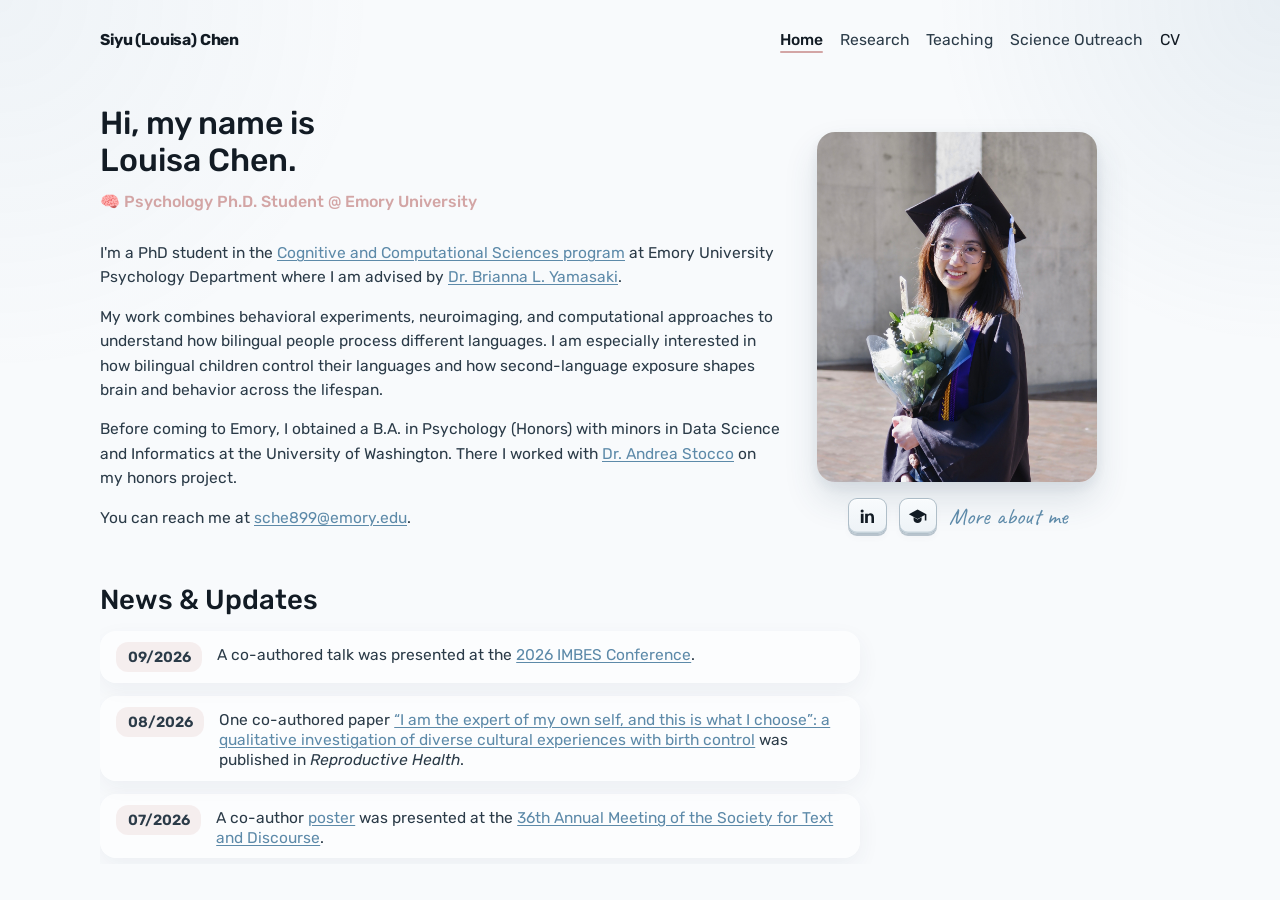
==== index.html @ 8320aa57 "Make site icon background transparent" ====
<!DOCTYPE html>
<html lang="en">
  <head>
    <meta charset="UTF-8" />
    <meta name="viewport" content="width=device-width, initial-scale=1.0" />
    <title>Siyu (Louisa) Chen</title>
    <meta
      name="description"
      content="Personal website for Siyu (Louisa) Chen, a Ph.D. student in cognitive and computational psychology at Emory University."
    />
    <link rel="icon" type="image/png" href="pics/site-icon.png?v=20261006" />
    <link rel="apple-touch-icon" href="pics/site-icon.png?v=20261006" />
    <link rel="preconnect" href="https://fonts.googleapis.com" />
    <link rel="preconnect" href="https://fonts.gstatic.com" crossorigin />
    <link
      href="https://fonts.googleapis.com/css2?family=Caveat:wght@500;600&family=Cutive+Mono&family=Fraunces:opsz,wght@9..144,400;9..144,500&family=Noto+Serif+SC:wght@400;500;600&family=Rubik:wght@300;400;500;600;700&display=swap"
      rel="stylesheet"
    />
    <link rel="stylesheet" href="styles.css?v=20260810-mobile2" />
  </head>
  <body>
    <div class="site-wrap">
      <header class="site-header">
        <div class="site-header-top">
          <button class="site-title site-title-button" data-nav-target="home" type="button">
            Siyu (Louisa) Chen
          </button>
          <button
            class="mobile-nav-toggle"
            type="button"
            aria-expanded="false"
            aria-controls="primary-nav"
            aria-label="Open navigation menu"
          >
            <span class="mobile-nav-bars" aria-hidden="true">
              <span></span>
              <span></span>
              <span></span>
            </span>
          </button>
        </div>
        <nav class="site-nav" id="primary-nav" aria-label="Primary">
          <button class="nav-link active" data-nav-target="home" type="button">Home</button>
          <button class="nav-link" data-nav-target="research" type="button">Research</button>
          <button class="nav-link" data-nav-target="teaching" type="button">Teaching</button>
          <button class="nav-link" data-nav-target="outreach" type="button">Science Outreach</button>
          <a class="nav-link cv-link" href="Louisa_Chen_CV_0826.pdf" target="_blank" rel="noopener noreferrer">CV</a>
        </nav>
      </header>

      <main class="view-frame">
        <section class="view-panel active" data-panel="home">
          <div class="hero">
            <div class="hero-intro">
              <h1>Hi, my name is<br />Louisa Chen.</h1>
              <p class="hero-kicker">🧠 Psychology Ph.D. Student @ Emory University</p>
            </div>

            <aside class="hero-photo-wrap" aria-label="Profile photo">
              <img
                class="profile-photo"
                src="pics/DSCF9063 2.jpg"
                alt="Portrait of Siyu Louisa Chen"
              />
              <div class="icon-links" aria-label="Profile links">
                <a
                  class="icon-link"
                  href="https://www.linkedin.com/in/siyu-chen-b69a44207/"
                  aria-label="LinkedIn"
                >
                  <svg viewBox="0 0 24 24" aria-hidden="true">
                    <path
                      d="M6.94 8.5H3.56V20h3.38V8.5Zm.22-3.55A1.97 1.97 0 0 0 5.2 3a1.97 1.97 0 0 0 0 3.94 1.97 1.97 0 0 0 1.96-1.99ZM20 13.03c0-3.47-1.85-5.08-4.32-5.08-1.99 0-2.88 1.09-3.38 1.86V8.5H8.93V20h3.37v-6.42c0-1.69.32-3.33 2.42-3.33 2.07 0 2.1 1.94 2.1 3.44V20H20v-6.97Z"
                    />
                  </svg>
                </a>
                <a
                  class="icon-link"
                  href="https://scholar.google.com/citations?user=xOqwAcoAAAAJ&hl=en"
                  aria-label="Google Scholar"
                >
                  <svg viewBox="0 0 24 24" aria-hidden="true">
                    <path
                      d="M12 3 1 9l11 6 9-4.91V17h2V9L12 3Zm-5 9.83V16c0 2.21 2.24 4 5 4s5-1.79 5-4v-3.17l-5 2.72-5-2.72Z"
                    />
                  </svg>
                </a>
                <button class="more-about-link" data-nav-target="more-about" type="button">
                  More about me
                </button>
              </div>
            </aside>

            <div class="hero-copy">
              <p class="lead">
                I'm a PhD student in the
                <a href="https://psychology.emory.edu/graduate/cognitive-computational-sciences.html">Cognitive and Computational Sciences program</a>
                at Emory University Psychology Department where I am advised by
                <a href="https://babllab.com/meet-the-team/">Dr. Brianna L. Yamasaki</a>.
              </p>
              <p>
                My work combines behavioral experiments, neuroimaging, 
                and computational approaches to understand how bilingual 
                people process different languages. I am especially interested 
                in <span class="inline-emphasis">how bilingual children control their languages and how 
                second-language exposure shapes brain and behavior 
                across the lifespan.</span>
              </p>
              <p>
                Before coming to Emory, I obtained a B.A. in Psychology
                (Honors) with minors in Data Science and Informatics at the
                University of Washington. There I worked with
                <a href="https://andreastocco.com/">Dr. Andrea Stocco</a> on my
                honors project.
              </p>
              <p>
                You can reach me at
                <a href="mailto:sche899@emory.edu">sche899@emory.edu</a>.
              </p>
            </div>
          </div>

          <section class="home-section">
            <div class="section-heading compact">
              <h2 class="home-news-title">News &amp; Updates</h2>
            </div>
            <div class="news-list" id="news-list" aria-label="News items">
              <p class="news-item">
                <span class="news-date-chip">09/2026</span>
                <span class="news-item-text">
                  A co-authored talk was presented at the
                  <a href="https://imbes.org/2026-imbes-conference">2026 IMBES Conference</a>.
                </span>
              </p>
              <p class="news-item">
                <span class="news-date-chip">08/2026</span>
                <span class="news-item-text">
                  One co-authored paper
                  <a href="https://link.springer.com/article/10.1186/s12978-026-02413-x">“I am the expert of my own self, and this is what I choose”: a qualitative investigation of diverse cultural experiences with birth control</a>
                  was published in <em>Reproductive Health</em>.
                </span>
              </p>
              <p class="news-item">
                <span class="news-date-chip">07/2026</span>
                <span>
                  A co-author <a href="files/MARC_Poster6.0.pdf" target="_blank" rel="noopener noreferrer">poster</a> was presented at the
                  <a href="https://www.societyfortextanddiscourse.org/std-2026/">36th Annual Meeting of the Society for Text and Discourse</a>.
                </span>
              </p>
              <p class="news-item">
                <span class="news-date-chip">04/2026</span>
                <span class="news-item-text">I successfully defended my Master’s Thesis 🎉!!</span>
              </p>
              <p class="news-item">
                <span class="news-date-chip">04/2026</span>
                <span>I presented my work at the Emory Psychology Research Seminar!</span>
              </p>
              <p class="news-item">
                <span class="news-date-chip">11/2025</span>
                <span>
                  Presented my <a href="files/DEF_poster_psychonomic_2.pdf" target="_blank" rel="noopener noreferrer">research</a> at the 66th Annual Meeting of the
                  <a href="https://www.psychonomic.org/">Psychonomic Society</a>.
                </span>
              </p>
              <p class="news-item">
                <span class="news-date-chip">08/2025</span>
                <span>
                  I presented my <a href="files/CogSci Poster.pdf" target="_blank" rel="noopener noreferrer">research</a> at the 47th Annual Meeting of the
                  <a href="https://cognitivesciencesociety.org/">Cognitive Science Society</a>.
                </span>
              </p>
              <p class="news-item" data-news-extra hidden>
                <span class="news-date-chip">04/2025</span>
                <span class="news-item-text">
                  One full paper
                  (<a href="https://escholarship.org/uc/item/61r4n434">Short Intervention during Sustained Attention Tasks Preserve Performance Without Reducing Mind-Wandering</a>)
                  was accepted to CogSci 2025!
                </span>
              </p>
              <p class="news-item" data-news-extra hidden>
                <span class="news-date-chip">04/2025</span>
                <span>Presented my work at the Emory Psychology Research Seminar!</span>
              </p>
              <p class="news-item" data-news-extra hidden>
                <span class="news-date-chip">08/2024</span>
                <span>Started my Ph.D. at Emory!</span>
              </p>
              <button
                class="news-more-button"
                type="button"
                data-news-more
                aria-controls="news-list"
                aria-expanded="false"
              >
                Show More
              </button>
            </div>
          </section>

          <footer class="home-footer">
            <p>© 2026 Siyu (Louisa) Chen</p>
            <p>Site last updated 08/2026</p>
          </footer>
        </section>

        <section class="view-panel" data-panel="research">
          <div class="section-heading">
            <h2>Publication</h2>
          </div>

          <div class="subpanel active" data-subpanel="publications">
            <div class="publication-group">
              <h3>Under Review</h3>
              <div class="publication-list">
                <p class="publication-featured">
                  <span class="publication-body">
                    <a class="publication-title-link publication-title-light" href="https://osf.io/preprints/psyarxiv/x3mjb_v1">
                      Maintaining performance without reducing mind-wandering: Exploring the
                      impact of short breaks during sustained attention tasks.
                    </a>
                    <span class="publication-meta">
                      <strong>Chen, S.</strong>, Stocco, A., &amp; Yamasaki, B. (2026). <em>Manuscript in revision.</em>
                    </span>
                  </span>
                </p>
                <p>
                  <a class="publication-title-link publication-title-light" href="https://osf.io/preprints/psyarxiv/k5yu4_v1">
                    Exploring the Influence of Bilingual Language Experience on Inhibitory Control Using Psychometrically Robust Measures
                  </a><br />
                  <span class="publication-meta">
                    <strong>Chen, S.</strong> &amp; Yamasaki, B. (2026).
                    <em>Manuscript under review.</em>
                  </span>
                </p>
              </div>
            </div>

            <div class="publication-group">
              <h3>2026</h3>
              <div class="publication-list">
                <p>
                  <a class="publication-title-link publication-title-light" href="https://link.springer.com/article/10.1186/s12978-026-02413-x">
                    “I am the expert of my own self, and this is what I choose”: a qualitative investigation of diverse cultural experiences with birth control
                  </a><br />
                  <span class="publication-meta">
                    Eligado, G. M., Cleveland, A., Ramirez, E. G., Kolan, R., Madison, S., Becker Golde, L., Bell, M. R., Mishra, A.,
                    Chow, L., Gonzalez, S., Sbai, C., Ovbiebo, N. A., Harris, B. A., Hinrichsen, N., Callis, S. E., <strong>Chen, S.</strong>,
                    Kanter, J. W., &amp; Manbeck, K. E. (2026). <em>Reproductive Health</em>
                  </span>
                </p>
              </div>
            </div>

            <div class="publication-group">
              <h3>2025</h3>
              <div class="publication-list">
                <p>
                  <a class="publication-title-link publication-title-light" href="https://escholarship.org/uc/item/61r4n434">
                    Short intervention during sustained attention tasks preserves
                    performance without reducing mind-wandering.
                  </a><br />
                  <span class="publication-meta">
                    <strong>Chen, S.</strong>, Stocco, A., &amp; Yamasaki, B. (2025).
                    <em>Proceedings of the Annual Meeting of the Cognitive Science Society, 47</em>.
                  </span>
                </p>
              </div>
            </div>
          </div>

          <div class="subpanel" data-subpanel="projects">
            <div class="stories-layout">
              <div class="story-tabs" role="tablist" aria-label="Research projects">
                <button class="story-tab active" data-story="attention" role="tab" aria-selected="true" type="button">
                  Attention and mind-wandering
                </button>
                <button class="story-tab" data-story="bilingual" role="tab" aria-selected="false" type="button">
                  Bilingualism and inhibition
                </button>
                <button class="story-tab" data-story="culture" role="tab" aria-selected="false" type="button">
                  Culture and health experience
                </button>
              </div>

              <div class="story-panels">
                <article class="story-panel active" data-story-panel="attention">
                  <h3>Attention and mind-wandering</h3>
                  <p>
                    This project began with a question that felt simple on the
                    surface: if we give people a short break during a sustained
                    attention task, does that actually help them focus?
                  </p>
                  <p>
                    What made the project compelling was that objective task
                    performance and subjective mental experience did not move in
                    lockstep. A brief intervention could preserve performance,
                    while mind-wandering did not necessarily disappear. That gap
                    pushed me to think more carefully about what our measures are
                    capturing and what it means to say attention has improved.
                  </p>
                  <p>
                    The project shaped how I now think about cognitive science:
                    behavior matters, but so does the mismatch between visible
                    outcomes and internal experience.
                  </p>
                </article>

                <article class="story-panel" data-story-panel="bilingual">
                  <h3>Bilingualism and inhibition</h3>
                  <p>
                    My current work at Emory is motivated by both curiosity and
                    caution. I am interested in whether bilingual language
                    experience is associated with individual differences in
                    inhibitory control, but I am equally interested in whether we
                    are measuring inhibition well enough to answer that question.
                  </p>
                  <p>
                    That means my research sits at the meeting point of theory and
                    method. I want to ask substantive questions about language and
                    cognition, while also revisiting indicator choice, reliability,
                    and trial-level effects. For me, strong theory depends on
                    strong measurement.
                  </p>
                  <p>
                    This line of work keeps me engaged because it asks not only
                    what bilingual experience does, but what careful inference
                    should look like in the first place.
                  </p>
                </article>

                <article class="story-panel" data-story-panel="culture">
                  <h3>Culture and health experience</h3>
                  <p>
                    In qualitative research on culture, identity, and birth
                    control perceptions, I worked with a multicultural team asking
                    how personal and cultural experience shape reproductive
                    decision-making.
                  </p>
                  <p>
                    The most meaningful part of that work was seeing how much gets
                    lost when research questions are framed too narrowly. The
                    project demanded attention to voice, context, and lived
                    experience, and it reminded me that people rarely fit into the
                    simplified categories our theories prefer.
                  </p>
                  <p>
                    Even though my current work is more experimental, that lesson
                    has stayed with me. I want research to be rigorous without
                    becoming detached from the people it is about.
                  </p>
                </article>
              </div>
            </div>
          </div>
        </section>

        <section class="view-panel" data-panel="more-about">
          <div class="journal-shell">
            <div class="journal-static">
              <h2 class="journal-side-title">More about me</h2>
              <div class="journal-intro-row">
                <div class="journal-intro">
                  <p>
                    I grew up in Changchun, Jilin, in northeastern China, where I spent my childhood and teenage years. Later, college took me to Seattle, and that city became such a special part of my life. After graduation, I came to Atlanta and began my research journey. This website is my little corner of the internet to document my Ph.D. journey. Thanks for stopping by!
                  </p>
                </div>
                <figure class="journal-intro-figure">
                  <img class="journal-intro-image" src="pics/photo/more-about-childhood.jpg" alt="Childhood portrait of Louisa Chen" />
                </figure>
              </div>
              <h2 class="journal-home-title">Blog</h2>
            </div>

            <div class="journal-scroll">
              <div class="journal-index active" data-journal-index>
                <article class="journal-entry">
                  <p class="journal-meta">7/25/2026</p>
                  <button class="journal-title journal-link" data-entry-target="sea" type="button">「看海」</button>
                </article>

                <article class="journal-entry">
                  <p class="journal-meta">2/16/2026</p>
                  <button class="journal-title journal-link" data-entry-target="cat" type="button">「咪小灰」</button>
                </article>

                <article class="journal-entry">
                  <p class="journal-meta">1/8/2026</p>
                  <button class="journal-title journal-link" data-entry-target="departure" type="button">「出发前的一天」</button>
                </article>

                <article class="journal-entry">
                  <p class="journal-meta">01/2026</p>
                  <button class="journal-title journal-link" data-entry-target="hometown" type="button">「家乡」</button>
                </article>
              </div>

              <article class="journal-post" data-entry-post="sea">
                <button class="journal-back" data-entry-back type="button">← Back</button>
                <p class="journal-meta">7/25/2026</p>
                <h2 class="journal-title">《看海》</h2>
                <figure class="journal-figure">
                  <img class="journal-image" src="pics/photo/kanhai-feature.jpg" alt="《看海》配图" />
                </figure>
                <p class="journal-body">
                几年前
                <br />
                每当遇到难以解决的事情就去看海
                <br />
                一个人走去宿舍楼后面的那片海
                <br />
                我坐在被植物腐蚀的木椅上
                <br />
                听海浪
                <br />
                坐够了就沿着一条小路往生物楼的方向走
                <br />
                路上永远是泥泞的
                <br />
                再走几步就是物理楼侧面的雕塑
                <br />
                记录着时间的本质
                <br />
                时间太宏大
                <br />
                我 和我的烦恼 都太渺小
                <br />
                我抬起头
                <br />
                看到了笔直的参天大树
                <br />
                和年轮比起来
                <br />
                我 和我的烦恼 也都太渺小
                <br />
                几年后
                <br />
                我似乎意识到了
                <br />
                海没有魔法
                <br />
                但在看海的路上
                <br />
                有太多广阔的事物
                <br />
                容纳了历史
                <br />
                和我的烦恼
                </p>
              </article>

              <article class="journal-post journal-post-long" data-entry-post="cat">
                <button class="journal-back" data-entry-back type="button">← Back</button>
                <p class="journal-meta">2/16/2026</p>
                <h2 class="journal-title">「咪小灰」</h2>
                <figure class="journal-figure">
                  <img class="journal-image" src="pics/photo/mixiaohui-feature.jpg" alt="咪小灰看向远处的照片" />
                </figure>
                <p class="journal-body">
                还是有点不敢去回忆你，我的第一只小猫。
                </p>
                <p class="journal-body">
                在永辉超市旁边的宠物店，我在几只小猫中遇见了最活泼的你，五五分的花脸，四只粉色的小爪子和粉色的小鼻头。肚皮上一长条白，粗尾巴是一节灰色一节深灰的，不高兴的时候就甩来甩去。刚接你回家的时候你才一斤八两，甚至不敢自己睡觉。后来怕养不好你，一不小心就把你从咪小灰喂成了咪大灰。
                </p>
                <p class="journal-body">
                长大后，你学会了出门玩，先是在院子里小心翼翼的探索外面的世界，但是你不满足，终于在有一天你不顾一切的跳出院门，发现了外面更大的世界。然后你就一发不可收拾的从家猫变成了半个野猫。你走丢过，丢了两周，我们以为你不会回来了呢，但是你跑了好远，瘦了几斤，还是找回来了，在我妈妈生日的那天。我也听说你是小区的猫王，经常和别的猫打架，可能是体型优势，你的战绩还不错，但是也经常负伤。
                </p>
                <p class="journal-body">
                你很聪明，想吃罐头了就去讨好人类，想不被打扰就去找个别人找不到你的角落睡觉，想去在大世界里一统天下就彻夜不归，但是家里还总有人等着饿了的你回来。我们总是开玩笑说，你不是传统意义上的“好猫”，但是你活成了很多人向往的样子，你得到了你想得到的一切，我致敬你自由洒脱的一生。
                </p>
                <p class="journal-body">
                我还没来得及问你，也不知道如何问你，你的一生过得怎么样？你在走马灯的时候，应该还会回想到你的人类家人吧，他们真的都很爱你。你在骗罐头吃的时候，他们每次都清醒的被你骗到，一下班就把你抱起来举高高，虽然你可能没那么喜欢。还有你经常见不到的我，但是我也隔着屏幕在看你长大。你给我们带来了很多欢乐，特别是在我去国外读书后，你的存在让我的家人们有了寄托和陪伴，你功不可没。
                </p>
                <p class="journal-body">
                你很喜欢独来独往，走的时候也没用我们的陪伴。在你最喜欢的毛垫子上，在睡梦中，打过很多胜仗的你，这次却没打过身体里的基因。我希望你以为你还在做梦，做一个很长很美的梦，梦里你依旧是自由一生的猫王。
                </p>
              </article>

            <article class="journal-post journal-post-long" data-entry-post="departure">
              <button class="journal-back" data-entry-back type="button">← Back</button>
              <p class="journal-meta">1/8/2026</p>
              <h2 class="journal-title">「出发前的一天」</h2>
              <figure class="journal-figure">
                <img class="journal-image" src="pics/photo/chufaqian-feature-fixed.jpg" alt="《出发前的一天》配图" />
              </figure>
              <p class="journal-body">
                还没决定出国时候我妈说，考个家附近的大学吧，每天还能回家吃饭。那时的我像走出大山一样坚决，说我要离开东北，越远越好。我不喜欢东北的落寞，不喜欢东北贫瘠的娱乐生活，不喜欢盼喜茶开业到东北都要三年。
              </p>
              <p class="journal-body">
                后来我越走越远，这是我离开东北的第五年，先是去了个有喜茶的城市，后来又从一个多雨的地方走到了一个燥热的南方。
              </p>
              <p class="journal-body">
                在东北长大的时候，我从来不吃酸菜，但是不知是什么时候我开始想念酸菜炖血肠了，这次回来就吃了三四次。在大一去北京的时候，我一个月就没了东北的口音，而且在外面是绝对不会说东北话的，觉得不高雅。但是这几次回来，我看着饭店墙上的东北话合集，发现我都能看懂，偷偷的开心，我的家乡还没忘记我。
              </p>
              <p class="journal-body">
                读博的这两年，我一年回家的时间加起来不足两个月，基本上回来就要开始倒数回去的日子了。在东北的日子，真的感受到，无论多大东北父母都把你当孩子。每次去咖啡厅工作，我爸妈都是说，要回家的时候说，我们去接你。就这样从小接到了我长大。好几次要被压垮的时候，他们就劝我：外面呆不下去放假就回家吧，毕业就回家。我就这样想着秸秆味的冷风，覆盖着皑皑白雪的稻田，和暖气捂热的干燥空气，一次又一次的重拾信心。
              </p>
              <p class="journal-body">
                可能是东北，是爱，是信念，给了我一些勇气。我又要出发了。
              </p>
            </article>

            <article class="journal-post journal-post-long" data-entry-post="hometown">
              <button class="journal-back" data-entry-back type="button">← Back</button>
              <p class="journal-meta">01/2026</p>
              <h2 class="journal-title">「家乡」</h2>
              <div class="journal-gallery">
                <figure class="journal-gallery-item">
                  <img class="journal-gallery-image" src="pics/photo/hometown-1-fixed.jpg" alt="Snowy hometown scene in winter" />
                </figure>
                <figure class="journal-gallery-item">
                  <img class="journal-gallery-image" src="pics/photo/hometown-2-fixed.jpg" alt="Winter moment from hometown" />
                </figure>
                <figure class="journal-gallery-item">
                  <img class="journal-gallery-image" src="pics/photo/hometown-3.jpg" alt="Snow-covered street scene from hometown" />
                </figure>
              </div>
            </article>
            </div>
          </div>
        </section>

        <section class="view-panel" data-panel="teaching">
          <div class="section-heading teaching-heading">
              <h2>Teaching &amp; Mentoring</h2>
          </div>

          <div class="teaching-list">
              <div class="teaching-group">
                <h3>Teaching Assistant</h3>
                <p class="teaching-item">
                  <span class="teaching-date">Fall 2026</span>
                  <span class="teaching-item-single-line">Intro Psych II: Social Behavior, Development, and Individual Differences, Emory University</span>
                </p>
              <p class="teaching-item">
                <span class="teaching-date">Spring 2026</span>
                <span>Intro Psych I: Psychobiology &amp; Cognition, Emory University</span>
              </p>
              <p class="teaching-item">
                <span class="teaching-date">Fall 2025</span>
                <span>Lab in Experimental Methods, Emory University</span>
              </p>
            </div>

            <div class="teaching-group">
              <h3>Guest Lecture</h3>
              <p class="teaching-item">
                <span class="teaching-date">Spring 2026</span>
                <span>
                  Bilingualism &amp; Executive Function
                  <br />
                  - Intro Psych I: Psychobiology &amp; Cognition, Emory University
                </span>
              </p>
              <p class="teaching-item">
                <span class="teaching-date">Spring 2025</span>
                <span>
                  Storage, Retrieval &amp; Multiple Memory Systems
                  <br />
                  - Intro Psych I: Psychobiology &amp; Cognition, Emory University
                </span>
              </p>
            </div>

              <div class="teaching-group">
                <h3>Mentoring</h3>
                <p class="teaching-item">
                  <span class="teaching-date">2025 - 2027</span>
                  <span>
                    <a href="https://nextgenpsychscholars.com/">NextGen Psych Scholars Program</a>
                  </span>
                </p>
                <p class="teaching-item">
                  <span class="teaching-date">2026</span>
                  <span>
                    REU
                    <a href="https://scholarblogs.emory.edu/emory-psych-mb3/mentors/">Mind, Brain, Body, and Behavior Program</a>
                  </span>
                </p>
              </div>
          </div>
        </section>

        <section class="view-panel" data-panel="outreach">
          <div class="outreach-shell">
            <div class="section-heading outreach-heading">
              <h2>Science Outreach</h2>
            </div>

            <div class="outreach-grid">
              <article class="outreach-card outreach-card-featured">
                <img class="outreach-photo" src="pics/outreach/Atlanta Science Festival.HEIC.png" alt="Atlanta Science Festival outreach event" />
                <div class="outreach-copy">
                  <p class="outreach-meta">2025 &amp; 2026</p>
                  <h3>Atlanta Science Festival</h3>
                </div>
              </article>
              <article class="outreach-card">
                <img class="outreach-photo" src="pics/outreach/new-american-pathways-camp.jpeg" alt="New American Pathways Summer Camp Brain Science Education outreach event" />
                <div class="outreach-copy">
                  <p class="outreach-meta">2025</p>
                  <h3>New American Pathways Summer Camp Brain Science Education</h3>
                </div>
              </article>
              <article class="outreach-card">
                <img class="outreach-photo" src="pics/outreach/BrainBee.HEIC.png" alt="Atlanta Regional Brain Bee outreach event" />
                <div class="outreach-copy">
                  <p class="outreach-meta">2025</p>
                  <h3>Atlanta Regional Brain Bee</h3>
                </div>
              </article>
              <article class="outreach-card">
                <img class="outreach-photo" src="pics/outreach/Music for mental health.HEIC.png" alt="Music for Mental Health outreach event" />
                <div class="outreach-copy">
                  <p class="outreach-meta">2025</p>
                  <h3>Music for Mental Health</h3>
                </div>
              </article>
              <article class="outreach-card">
                <img class="outreach-photo" src="pics/outreach/IMG_1750 2.HEIC.png" alt="Emory Science Night outreach event" />
                <div class="outreach-copy">
                  <p class="outreach-meta">2025</p>
                  <h3>Emory Science Night</h3>
                </div>
              </article>
            </div>
          </div>
        </section>
      </main>
    </div>

    <script src="script.js?v=20260810-mobile2"></script>
  </body>
</html>
---- styles.css ----
:root {
  --bg: #f8fafc;
  --text: #121b24;
  --muted: #2b3b48;
  --line: rgba(93, 138, 169, 0.28);
  --soft: rgba(211, 165, 165, 0.18);
  --soft-strong: rgba(211, 165, 165, 0.3);
  --accent: #d3a5a5;
  --accent-deep: #5d8aa9;
  --underline: #5d8aa9;
  --shadow: 0 10px 26px rgba(49, 76, 96, 0.08);
}

* {
  box-sizing: border-box;
}

html,
body {
  height: 100%;
}

body {
  margin: 0;
  background: var(--bg);
  color: var(--text);
  font-family: "Rubik", sans-serif;
  overflow: hidden;
  transition: background-color 220ms ease, color 220ms ease;
  position: relative;
}

body::before {
  content: "";
  position: fixed;
  inset: 0;
  pointer-events: none;
  z-index: 0;
  background:
    radial-gradient(circle at top right, rgba(93, 138, 169, 0.1), transparent 22%),
    radial-gradient(circle at top left, rgba(93, 138, 169, 0.06), transparent 24%);
}

a {
  color: var(--accent-deep);
  text-decoration-line: underline;
  text-decoration-color: var(--underline);
  text-decoration-thickness: 0.08rem;
  text-underline-offset: 0.14rem;
  transition: color 180ms ease;
}

a:hover {
  color: var(--accent);
  text-decoration-color: var(--accent);
}

a.icon-link,
a.cv-link {
  text-decoration: none;
}

.nav-link {
  text-decoration: none;
}

.site-wrap {
  width: min(1080px, calc(100% - 2rem));
  height: 100vh;
  margin: 0 auto;
  padding: 2rem 0 2.25rem;
  display: flex;
  flex-direction: column;
  position: relative;
  z-index: 1;
}

.site-header {
  display: flex;
  justify-content: space-between;
  align-items: center;
  gap: 1rem;
  padding-bottom: 1.15rem;
  flex-shrink: 0;
}

.site-header-top {
  display: contents;
}

.site-title {
  color: var(--text);
  font-family: "Rubik", sans-serif;
  font-size: 0.98rem;
  font-weight: 700;
  letter-spacing: -0.01em;
  line-height: 1.05;
}

.site-title-button {
  padding: 0;
  border: 0;
  background: transparent;
  font-family: "Rubik", sans-serif;
  font-size: 0.98rem;
  font-weight: 700;
  line-height: 1.05;
  letter-spacing: -0.01em;
  text-align: left;
  cursor: pointer;
}

.site-title-button:hover {
  color: var(--text);
}

.mobile-nav-toggle {
  display: none;
  width: 2.4rem;
  height: 2.22rem;
  padding: 0;
  border: 1.2px solid rgba(108, 133, 151, 0.5);
  border-radius: 9px;
  background:
    linear-gradient(180deg, rgba(248, 251, 253, 0.99) 0%, rgba(237, 242, 246, 0.99) 100%);
  color: var(--text);
  font-family: "Rubik", sans-serif;
  font-size: 0.88rem;
  font-weight: 500;
  line-height: 1;
  cursor: pointer;
  box-shadow:
    inset 0 1px 0 rgba(255, 255, 255, 0.82),
    inset 0 -1.5px 0 rgba(149, 171, 186, 0.42),
    0 2px 0 rgba(108, 133, 151, 0.44),
    0 4px 6px rgba(78, 90, 104, 0.035);
}

.mobile-nav-bars {
  display: inline-flex;
  flex-direction: column;
  gap: 0.22rem;
}

.mobile-nav-bars span {
  display: block;
  width: 0.86rem;
  height: 1.45px;
  border-radius: 999px;
  background: currentColor;
}

.site-nav {
  display: flex;
  flex-wrap: wrap;
  gap: 1.05rem;
  align-items: center;
}

.nav-link {
  padding: 0;
  border: 0;
  background: transparent;
  color: var(--muted);
  font-family: "Rubik", sans-serif;
  font-weight: 400;
  font-size: 0.98rem;
  line-height: 1.05;
  cursor: pointer;
  position: relative;
  transition: color 180ms ease, opacity 180ms ease;
}

.nav-link:hover {
  color: var(--accent);
  opacity: 1;
}

.nav-link.active,
.nav-link.cv-link {
  color: var(--text);
}

.nav-link.active {
  font-weight: 500;
}

.nav-link.active::after {
  content: "";
  position: absolute;
  left: 0;
  right: 0;
  bottom: -0.3rem;
  height: 0.14rem;
  border-radius: 999px;
  background: #d3a5a5;
}

.view-frame {
  flex: 1;
  min-height: 0;
  position: relative;
}

.view-panel {
  display: none;
  height: 100%;
  padding: 2.4rem 0 0;
  overflow-y: auto;
  scrollbar-width: thin;
  scrollbar-color: rgba(93, 138, 169, 0.22) transparent;
}

.view-panel.active {
  display: block;
}

.view-panel::-webkit-scrollbar {
  width: 6px;
}

.view-panel::-webkit-scrollbar-track {
  background: transparent;
}

.view-panel::-webkit-scrollbar-thumb {
  background: rgba(93, 138, 169, 0.18);
  border-radius: 999px;
}

.view-panel::-webkit-scrollbar-thumb:hover {
  background: rgba(93, 138, 169, 0.28);
}

.hero {
  display: grid;
  grid-template-areas:
    "intro photo"
    "copy photo";
  grid-template-columns: minmax(0, 1.5fr) minmax(260px, 0.8fr);
  column-gap: 2.2rem;
  row-gap: 0.35rem;
  align-items: start;
}

.hero-intro {
  grid-area: intro;
}

.hero-copy {
  grid-area: copy;
}

.hero-photo-wrap {
  grid-area: photo;
}

.hero h1,
.section-heading h2,
.publication-group h3,
.story-panel h3,
.stack-card h3 {
  font-family: "Fraunces", serif;
  font-weight: 500;
  letter-spacing: -0.025em;
}

.hero h1 {
  margin: 0 0 1rem;
  font-family: inherit;
  font-size: 2rem;
  font-weight: 500;
  letter-spacing: 0;
  line-height: 1.15;
  max-width: none;
}

.hero-kicker {
  margin: -0.15rem 0 0.48rem;
  color: #d3a5a5;
  font-size: 1rem;
  font-weight: 500;
  line-height: 1.25;
}

.hero-copy .hero-kicker {
  color: #d3a5a5;
}

.lead {
  font-size: 1.02rem;
  line-height: 1.56;
  color: var(--muted);
}

.inline-emphasis {
  font-weight: 400;
}

.hero-copy p,
.section-heading p,
.publication-list p,
.story-panel p,
.stack-card p,
.hero-card p,
.hero-card li,
.news-card p,
.news-item {
  font-size: 0.97rem;
  line-height: 1.56;
  color: var(--muted);
}

.news-item[hidden] {
  display: none;
}

.stack-card,
.news-card {
  background: var(--soft);
  border: 0;
  border-radius: 14px;
  box-shadow: var(--shadow);
  transition: border-color 180ms ease, background-color 180ms ease;
}

.profile-photo {
  display: block;
  width: 100%;
  max-width: 280px;
  margin-top: 1.7rem;
  margin-left: 0;
  aspect-ratio: 4 / 5;
  object-fit: cover;
  object-position: center 20%;
  border-radius: 18px;
  box-shadow:
    0 18px 34px rgba(49, 76, 96, 0.14),
    0 5px 14px rgba(49, 76, 96, 0.08);
  transition: transform 220ms ease, box-shadow 220ms ease;
}

.profile-photo:hover {
  transform: scale(1.02);
  box-shadow:
    0 20px 38px rgba(49, 76, 96, 0.16),
    0 6px 16px rgba(49, 76, 96, 0.1);
}

.icon-links {
  display: flex;
  gap: 0.75rem;
  align-items: center;
  margin-top: 1rem;
  justify-content: center;
  width: 100%;
  max-width: 280px;
  padding-left: 0.18rem;
}

.icon-link {
  display: inline-flex;
  align-items: center;
  justify-content: center;
  width: 2.4rem;
  height: 2.22rem;
  border: 1.2px solid rgba(108, 133, 151, 0.5);
  border-radius: 9px;
  background:
    linear-gradient(180deg, rgba(248, 251, 253, 0.99) 0%, rgba(237, 242, 246, 0.99) 100%);
  color: var(--text);
  box-shadow:
    inset 0 1px 0 rgba(255, 255, 255, 0.82),
    inset 0 -1.5px 0 rgba(149, 171, 186, 0.42),
    0 2px 0 rgba(108, 133, 151, 0.44),
    0 4px 6px rgba(78, 90, 104, 0.035);
  transition: transform 180ms ease, background-color 180ms ease, color 180ms ease, box-shadow 180ms ease;
}

.icon-link:hover {
  transform: translateY(-1px);
  color: var(--text);
  box-shadow:
    inset 0 1px 0 rgba(255, 255, 255, 0.92),
    inset 0 -1.5px 0 rgba(149, 171, 186, 0.48),
    0 3px 0 rgba(98, 126, 147, 0.5),
    0 5px 7px rgba(78, 90, 104, 0.04);
}

.icon-link svg {
  width: 1.2rem;
  height: 1.2rem;
  fill: currentColor;
}

.more-about-link {
  padding: 0;
  border: 0;
  background: transparent;
  color: var(--accent-deep);
  font-family: "Caveat", cursive;
  font-size: 1.45rem;
  line-height: 1;
  cursor: pointer;
  transition: color 180ms ease, transform 180ms ease;
}

.more-about-link:hover {
  color: var(--accent);
  transform: translateY(-1px);
}

.journal-shell {
  max-width: 980px;
  margin: 0;
  padding-top: 0;
  height: 100%;
  display: flex;
  flex-direction: column;
  gap: 1.8rem;
  min-height: 0;
}

.journal-shell:not(.reading-post) {
  align-items: stretch;
}

.view-panel[data-panel="more-about"] {
  overflow: hidden;
}

.journal-static {
  width: 100%;
  flex-shrink: 0;
}

.journal-shell.reading-post .journal-static {
  display: none;
}

.journal-scroll {
  flex: 1;
  min-height: 0;
  overflow-y: auto;
  max-width: 900px;
  margin-left: 0.95rem;
  padding-right: 0.3rem;
  scrollbar-width: thin;
  scrollbar-color: rgba(93, 138, 169, 0.22) transparent;
}

.journal-scroll::-webkit-scrollbar {
  width: 6px;
}

.journal-scroll::-webkit-scrollbar-track {
  background: transparent;
}

.journal-scroll::-webkit-scrollbar-thumb {
  background: rgba(93, 138, 169, 0.18);
  border-radius: 999px;
}

.journal-scroll::-webkit-scrollbar-thumb:hover {
  background: rgba(93, 138, 169, 0.28);
}

.journal-shell.reading-post .journal-scroll {
  padding-top: 0.15rem;
}

.journal-shell.reading-post {
  gap: 0;
}

.journal-index,
.journal-post {
  display: none;
}

.journal-index.active,
.journal-post.active {
  display: block;
}

.journal-home-title,
.journal-side-title {
  margin: 0 0 1rem;
  color: rgba(39, 49, 58, 0.95);
  font-family: "Caveat", cursive;
  font-size: 2rem;
  font-weight: 600;
  line-height: 1.1;
  letter-spacing: 0;
  max-width: 720px;
}

.journal-home-title {
  margin-top: 1.9rem;
  margin-bottom: 0.55rem;
}

.journal-intro-row {
  display: grid;
  grid-template-columns: minmax(0, 1fr) 178px;
  gap: 1.15rem;
  align-items: center;
  max-width: 900px;
  margin-left: 0.95rem;
}

.journal-intro {
  margin: 0;
  max-width: 720px;
  padding-top: 0;
}

.journal-intro p {
  margin: 0;
  color: rgba(68, 72, 77, 0.76);
  font-family: "Rubik", sans-serif;
  font-size: 1rem;
  line-height: 1.72;
  letter-spacing: 0;
  font-weight: 300;
}

.journal-intro p + p {
  margin-top: 0.95rem;
}

.journal-intro-figure {
  margin: 0 0 0 1.55rem;
}

.journal-intro-image {
  display: block;
  width: 100%;
  aspect-ratio: 4 / 5;
  object-fit: cover;
  border-radius: 3px;
  box-shadow:
    0 10px 22px rgba(49, 76, 96, 0.08),
    0 3px 8px rgba(49, 76, 96, 0.04);
}

.journal-entry {
  padding: 1.1rem 0 1.35rem;
  border-bottom: 1px solid rgba(93, 138, 169, 0.1);
  margin-left: 0.95rem;
}

.journal-entry:first-child {
  padding-top: 0;
}

.journal-entry:last-child {
  border-bottom: 0;
}

.journal-meta {
  margin: 0 0 0.55rem;
  color: rgba(93, 138, 169, 0.72);
  font-size: 0.74rem;
  font-weight: 500;
  letter-spacing: 0.08em;
  text-transform: uppercase;
}

.journal-title {
  margin: 0 0 0.55rem;
  color: rgba(39, 49, 58, 0.94);
  font-family: "Noto Serif SC", serif;
  font-size: 1.28rem;
  font-weight: 500;
  line-height: 1.55;
  letter-spacing: 0.01em;
}

.journal-link {
  display: inline-block;
  padding: 0;
  border: 0;
  background: transparent;
  cursor: pointer;
  text-align: left;
  transition: color 180ms ease, transform 180ms ease;
}

.journal-link:hover {
  color: var(--accent-deep);
  transform: translateX(0.5px);
}

.journal-label {
  margin: 0 0 0.55rem;
  color: rgba(93, 138, 169, 0.72);
  font-size: 0.76rem;
  font-weight: 500;
  letter-spacing: 0.08em;
  text-transform: uppercase;
}

.journal-body {
  margin: 0;
  color: rgba(39, 49, 58, 0.9);
  font-family: "Noto Serif SC", serif;
  font-size: 0.96rem;
  line-height: 2.02;
  letter-spacing: 0.01em;
}

.journal-body + .journal-body {
  margin-top: 1.15rem;
}

.journal-figure {
  margin: 0.9rem 0 1.4rem;
}

.journal-image {
  display: block;
  width: 100%;
  max-width: 320px;
  border-radius: 0;
  box-shadow:
    0 10px 22px rgba(49, 76, 96, 0.08),
    0 3px 8px rgba(49, 76, 96, 0.04);
}

.journal-gallery {
  display: grid;
  grid-template-columns: repeat(3, minmax(0, 1fr));
  gap: 0.9rem;
  margin-top: 1rem;
}

.journal-gallery-item {
  margin: 0;
}

.journal-gallery-image {
  display: block;
  width: 100%;
  aspect-ratio: 4 / 5;
  object-fit: cover;
  border-radius: 0;
  box-shadow:
    0 10px 22px rgba(49, 76, 96, 0.08),
    0 3px 8px rgba(49, 76, 96, 0.04);
}

.journal-entry-poem .journal-body {
  line-height: 2;
}

.journal-post {
  padding-top: 0.1rem;
  padding-left: 0.95rem;
}

.journal-post-long {
  max-width: 700px;
}

.journal-back {
  margin: 0 0 1.2rem;
  padding: 0;
  border: 0;
  background: transparent;
  color: rgba(93, 138, 169, 0.78);
  font-size: 0.8rem;
  font-weight: 500;
  letter-spacing: 0.04em;
  cursor: pointer;
}

.journal-back:hover {
  color: var(--accent);
}

.home-section {
  margin-top: 2.4rem;
}

.section-heading {
  max-width: 740px;
  margin-bottom: 1.3rem;
}

.section-heading.compact {
  margin-bottom: 1rem;
}

.section-heading h2 {
  margin: 0 0 0.5rem;
  font-size: 2.2rem;
  line-height: 1;
  font-weight: 500;
}

.section-heading .home-news-title {
  font-family: inherit;
  font-size: 1.72rem;
  font-weight: 500;
  letter-spacing: 0;
  line-height: 1.15;
}

.view-panel[data-panel="more-about"] .section-heading h2 {
  font-family: "Caveat", cursive;
  font-size: 2.9rem;
  font-weight: 600;
  letter-spacing: 0;
}

.more-about-layout {
  display: grid;
  grid-template-columns: minmax(0, 1fr) 260px;
  gap: 2.2rem;
  align-items: start;
  max-width: 940px;
  margin-top: 1.6rem;
  margin-left: auto;
  margin-right: auto;
  padding: 0;
  border-radius: 0;
  background: transparent;
  box-shadow: none;
}

.more-about-copy {
  max-width: 620px;
  margin-bottom: 0;
  padding-top: 0.7rem;
}

.more-about-copy p {
  max-width: 57ch;
}

.memory-flip-wrap {
  margin-top: 2.4rem;
  perspective: 1400px;
  justify-self: center;
}

.memory-flip-card {
  position: relative;
  width: 220px;
  height: 280px;
  transform-style: preserve-3d;
  transition: transform 700ms ease;
}

.memory-flip-wrap:hover .memory-flip-card {
  transform: rotateY(180deg);
}

.memory-flip-face {
  position: absolute;
  top: 0;
  left: 0;
  width: 100%;
  height: 100%;
  backface-visibility: hidden;
  border-radius: 18px;
  overflow: hidden;
  box-shadow:
    0 18px 38px rgba(49, 76, 96, 0.14),
    0 3px 8px rgba(49, 76, 96, 0.08);
}

.memory-flip-face img {
  display: block;
  width: 100%;
  height: 100%;
  object-fit: cover;
}

.memory-flip-back {
  transform: rotateY(180deg);
}

.moments-section {
  margin-top: 3.8rem;
}

.moments-title {
  margin: 0 0 1.2rem;
  font-family: "Caveat", cursive;
  font-size: 2.2rem;
  font-weight: 600;
  letter-spacing: 0;
  line-height: 1.2;
  color: var(--muted);
  text-align: center;
}

.moments-grid {
  display: grid;
  grid-template-columns: repeat(3, minmax(0, 1fr));
  gap: 1.8rem 1.45rem;
  max-width: 920px;
  margin: 0 auto;
}

.moment-card {
  margin: 0;
  padding: 0.82rem 0.65rem 4.8rem;
  background:
    linear-gradient(180deg, rgba(255, 255, 255, 0.96), rgba(249, 246, 241, 0.98)),
    radial-gradient(circle at 18% 12%, rgba(255, 255, 255, 0.75), transparent 26%),
    radial-gradient(circle at 82% 78%, rgba(229, 223, 214, 0.22), transparent 32%);
  border-radius: 5px;
  box-shadow:
    0 16px 30px rgba(49, 76, 96, 0.1),
    0 4px 10px rgba(49, 76, 96, 0.05);
  position: relative;
  perspective: 1200px;
  transform: rotate(-1.2deg);
  transition: transform 220ms ease, box-shadow 220ms ease;
}

.moment-card:nth-child(2n) {
  transform: rotate(1.15deg);
}

.moment-card:nth-child(3n) {
  transform: rotate(-0.35deg);
}

.moment-card:hover {
  transform: translateY(-4px) rotate(0deg);
  box-shadow:
    0 22px 42px rgba(49, 76, 96, 0.12),
    0 8px 16px rgba(49, 76, 96, 0.06);
}

.moment-card::after {
  content: "";
  position: absolute;
  inset: 0;
  border-radius: 5px;
  pointer-events: none;
  opacity: 0.22;
  background-image:
    repeating-linear-gradient(
      0deg,
      rgba(191, 183, 171, 0.04) 0,
      rgba(191, 183, 171, 0.04) 1px,
      transparent 1px,
      transparent 3px
    );
}

.moment-card-inner {
  position: relative;
  width: 100%;
  aspect-ratio: 1 / 1;
  transform-style: preserve-3d;
  transition: transform 700ms ease;
}

.moment-card:hover .moment-card-inner {
  transform: rotateY(180deg);
}

.moment-card-front,
.moment-card-back {
  position: absolute;
  inset: 0;
  backface-visibility: hidden;
  border-radius: 2px;
  overflow: hidden;
}

.moment-card-front img {
  display: block;
  width: 100%;
  height: 100%;
  object-fit: cover;
  margin-top: 0.08rem;
}

.moment-card-back {
  transform: rotateY(180deg);
  background:
    linear-gradient(180deg, rgba(46, 45, 48, 0.96), rgba(30, 30, 33, 0.94)),
    radial-gradient(circle at 20% 18%, rgba(116, 110, 102, 0.18), transparent 22%),
    repeating-linear-gradient(
      0deg,
      rgba(255, 255, 255, 0.018) 0,
      rgba(255, 255, 255, 0.018) 1px,
      transparent 1px,
      transparent 4px
    );
  box-shadow: inset 0 0 0 1px rgba(255, 255, 255, 0.05);
}

.moment-back-note {
  margin: 0;
  padding: 1rem 0.95rem;
  font-family: "Cutive Mono", monospace;
  font-size: 0.84rem;
  line-height: 1.55;
  color: rgba(255, 255, 255, 0.9);
}

.news-list {
  display: grid;
  gap: 0.85rem;
  max-width: 760px;
}

.news-item {
  margin: 0;
  display: flex;
  align-items: flex-start;
  gap: 0.95rem;
  padding: 0.68rem 1rem;
  border-radius: 16px;
  background: rgba(255, 255, 255, 0.62);
  box-shadow: 0 8px 22px rgba(49, 76, 96, 0.06);
  transition: transform 180ms ease, background-color 180ms ease, box-shadow 180ms ease;
  font-size: 0.97rem;
  line-height: 1.28;
  color: var(--muted);
}

.news-item:hover {
  transform: translateY(-2px);
  background: rgba(255, 255, 255, 0.8);
  box-shadow: 0 12px 28px rgba(49, 76, 96, 0.1);
}

.news-date-chip {
  display: inline-flex;
  align-items: center;
  justify-content: center;
  min-width: 4.8rem;
  padding: 0.42rem 0.72rem;
  border-radius: 12px;
  background: var(--soft);
  color: var(--muted);
  font-size: 0.92rem;
  font-weight: 600;
  line-height: 1.1;
  white-space: nowrap;
  flex-shrink: 0;
  align-self: flex-start;
}

.news-item > span:last-child,
.news-item-text {
  display: inline-block;
  padding-top: 0.18rem;
}

.news-more-button {
  display: block;
  justify-self: center;
  width: 100%;
  margin: 0.2rem auto 0;
  padding: 0;
  border: 0;
  background: transparent;
  color: rgba(93, 138, 169, 0.78);
  font-family: inherit;
  font-size: 0.8rem;
  font-weight: 500;
  letter-spacing: 0.04em;
  line-height: 1.2;
  cursor: pointer;
  transition: color 180ms ease;
}

.news-more-button:hover,
.news-more-button:focus-visible {
  color: var(--accent);
}


.home-footer {
  margin-top: 3.5rem;
  padding: 1.2rem 0 0.6rem;
  text-align: center;
}

.home-footer p {
  margin: 0;
  color: rgba(49, 66, 80, 0.72);
  font-size: 0.86rem;
  line-height: 1.4;
}

.home-footer p + p {
  margin-top: 0.15rem;
}

.news-card {
  flex: 0 0 270px;
  min-height: 165px;
  padding: 1rem;
  scroll-snap-align: start;
  background: var(--soft);
  border: 0;
  border-radius: 14px;
}

.news-date {
  margin: 0 0 0.6rem;
  color: var(--accent-deep);
  font-size: 0.78rem;
  letter-spacing: 0.07em;
  text-transform: uppercase;
}

.news-card h3,
.publication-group h3,
.story-panel h3,
.stack-card h3 {
  margin: 0 0 0.7rem;
  font-size: 1.6rem;
}

.subnav {
  display: flex;
  gap: 0.8rem;
  margin-bottom: 1.8rem;
  flex-wrap: wrap;
}

.subnav-link,
.story-tab {
  position: relative;
  isolation: isolate;
  padding: 0.7rem 1rem;
  border: 1.6px solid rgba(211, 165, 165, 0.56);
  border-radius: 9px;
  background:
    linear-gradient(180deg, rgba(254, 249, 250, 0.99) 0%, rgba(247, 237, 239, 0.99) 100%);
  color: rgba(118, 86, 94, 0.9);
  font-family: "Rubik", sans-serif;
  font-weight: 500;
  font-size: 0.95rem;
  letter-spacing: 0;
  cursor: pointer;
  box-shadow:
    inset 0 1px 0 rgba(255, 255, 255, 0.82),
    inset 0 -1.5px 0 rgba(211, 165, 165, 0.46),
    0 2px 0 rgba(211, 165, 165, 0.48),
    0 4px 6px rgba(78, 90, 104, 0.035);
  transition: background-color 140ms ease, color 140ms ease, transform 120ms ease, box-shadow 120ms ease, border-color 140ms ease;
}

.subnav-link::before,
.story-tab::before,
.subnav-link::after,
.story-tab::after {
  content: "";
  position: absolute;
  pointer-events: none;
  z-index: -1;
}

.subnav-link::before,
.story-tab::before {
  inset: -2px;
  border-radius: 10px;
  border: 1px solid rgba(211, 165, 165, 0.46);
  opacity: 1;
}

.subnav-link::after,
.story-tab::after {
  content: none;
}

.subnav-link {
  color: rgba(191, 117, 141, 0.96);
  font-size: 0.95rem;
  font-weight: 500;
}

.story-tab {
  padding: 0.7rem 1rem;
}

.subnav-link:hover {
  background:
    linear-gradient(180deg, rgba(255, 251, 251, 1) 0%, rgba(248, 239, 241, 1) 100%);
  color: var(--text);
  border-color: rgba(211, 165, 165, 0.72);
  transform: translateY(-1px);
  box-shadow:
    inset 0 1px 0 rgba(255, 255, 255, 0.92),
    inset 0 -1.5px 0 rgba(211, 165, 165, 0.52),
    0 3px 0 rgba(211, 165, 165, 0.56),
    0 5px 7px rgba(78, 90, 104, 0.04);
}

.story-tab:hover {
  background:
    linear-gradient(180deg, rgba(255, 251, 251, 1) 0%, rgba(248, 239, 241, 1) 100%);
  color: var(--accent);
  border-color: rgba(211, 165, 165, 0.72);
  transform: translateY(-1px);
  box-shadow:
    inset 0 1px 0 rgba(255, 255, 255, 0.92),
    inset 0 -1.5px 0 rgba(211, 165, 165, 0.52),
    0 3px 0 rgba(211, 165, 165, 0.56),
    0 5px 7px rgba(78, 90, 104, 0.04);
}

.subnav-link.active {
  color: var(--text);
  background:
    linear-gradient(180deg, rgba(240, 223, 226, 1) 0%, rgba(231, 208, 214, 1) 100%);
  border-color: rgba(211, 165, 165, 0.8);
  font-weight: 500;
  transform: translateY(2px);
  box-shadow:
    inset 0 1px 0 rgba(255, 255, 255, 0.5),
    inset 0 -1px 0 rgba(211, 165, 165, 0.48),
    0 1px 0 rgba(211, 165, 165, 0.44),
    0 3px 5px rgba(78, 90, 104, 0.035);
}

.story-tab.active {
  background:
    linear-gradient(180deg, rgba(240, 223, 226, 1) 0%, rgba(231, 208, 214, 1) 100%);
  color: var(--text);
  border-color: rgba(211, 165, 165, 0.8);
  transform: translateY(2px);
  box-shadow:
    inset 0 1px 0 rgba(255, 255, 255, 0.5),
    inset 0 -1px 0 rgba(211, 165, 165, 0.48),
    0 1px 0 rgba(211, 165, 165, 0.44),
    0 3px 5px rgba(78, 90, 104, 0.035);
}

.subnav-link.active::before,
.story-tab.active::before {
  border-color: rgba(255, 255, 255, 0.34);
}

.view-panel[data-panel="research"] .section-heading h2,
.view-panel[data-panel="research"] .publication-group h3,
.view-panel[data-panel="research"] .story-panel h3,
.view-panel[data-panel="research"] .subnav-link,
.view-panel[data-panel="research"] .story-tab {
  font-family: "Rubik", sans-serif;
  letter-spacing: 0;
}

.view-panel[data-panel="research"] .section-heading h2 {
  font-size: 2rem;
  font-weight: 500;
  line-height: 1.15;
}

.view-panel[data-panel="research"] .publication-group h3,
.view-panel[data-panel="research"] .story-panel h3 {
  font-size: 1.25rem;
  font-weight: 500;
  line-height: 1.3;
}

.view-panel[data-panel="teaching"] .section-heading h2 {
  font-family: "Rubik", sans-serif;
  font-size: 2rem;
  font-weight: 500;
  letter-spacing: 0;
  line-height: 1.15;
}

.teaching-heading {
  margin-bottom: 1.8rem;
}

.teaching-list {
  display: grid;
  gap: 2.2rem;
  max-width: 900px;
}

.teaching-group {
  padding: 0;
  background: transparent;
  box-shadow: none;
}

.teaching-group h3 {
  display: inline-flex;
  align-items: center;
  margin: 0 0 0.95rem;
  padding: 0;
  border-radius: 0;
  background: transparent;
  font-family: "Rubik", sans-serif;
  font-size: 0.94rem;
  font-weight: 500;
  line-height: 1.2;
  color: var(--text);
  white-space: nowrap;
}

.teaching-group p {
  margin: 0 0 0.5rem;
  font-size: 0.97rem;
  line-height: 1.3;
  color: var(--muted);
}

.teaching-group p:last-child {
  margin-bottom: 0;
}

.teaching-item {
  display: flex;
  align-items: flex-start;
  gap: 0.9rem;
  padding-left: 0;
}

.teaching-date {
  display: inline-flex;
  align-items: center;
  justify-content: flex-start;
  min-width: 8.8rem;
  flex-shrink: 0;
  color: var(--accent);
  font-size: 0.86rem;
  font-weight: 600;
  line-height: 1.1;
  white-space: nowrap;
  padding: 0;
  border-radius: 0;
  background: transparent;
}

.teaching-item-single-line {
  white-space: nowrap;
}

@media (max-width: 760px) {
  .teaching-list {
    gap: 1.8rem;
  }

  .teaching-item {
    display: grid;
    gap: 0.45rem;
  }

  .teaching-date {
    min-width: 0;
    width: fit-content;
  }

  .teaching-item-single-line {
    white-space: normal;
  }
}

.view-panel[data-panel="outreach"] .section-heading h2 {
  font-family: "Rubik", sans-serif;
  font-size: 2rem;
  font-weight: 500;
  letter-spacing: 0;
  line-height: 1.15;
}

.outreach-shell {
  max-width: 860px;
  padding-bottom: 2.5rem;
}

.outreach-heading {
  max-width: 700px;
  margin-bottom: 1.7rem;
}

.outreach-eyebrow {
  margin: 0 0 0.45rem;
  color: #bb8b95;
  font-size: 0.8rem;
  font-weight: 600;
  letter-spacing: 0.08em;
  text-transform: uppercase;
}

.outreach-grid {
  display: grid;
  grid-template-columns: repeat(3, minmax(0, 1fr));
  gap: 1rem;
  max-width: 840px;
  margin: 0 auto;
}

.outreach-card {
  border: 1.2px solid rgba(108, 133, 151, 0.5);
  border-radius: 9px;
  background:
    linear-gradient(180deg, rgba(248, 251, 253, 0.99) 0%, rgba(237, 242, 246, 0.99) 100%);
  overflow: hidden;
  box-shadow:
    inset 0 1px 0 rgba(255, 255, 255, 0.82),
    inset 0 -1.5px 0 rgba(149, 171, 186, 0.42),
    0 2px 0 rgba(108, 133, 151, 0.44),
    0 4px 6px rgba(78, 90, 104, 0.035);
  transition: transform 180ms ease, box-shadow 180ms ease, border-color 180ms ease;
}

.outreach-copy {
  padding: 0.72rem 0.8rem 0.82rem;
}

.outreach-card h3 {
  margin: 0.18rem 0 0;
  font-family: "Rubik", sans-serif;
  font-size: 0.95rem;
  font-weight: 600;
  line-height: 1.3;
  color: var(--text);
}

.outreach-meta {
  margin: 0;
  color: #bb8b95;
  font-size: 0.78rem;
  font-weight: 600;
  letter-spacing: 0.04em;
}

.outreach-card p {
  margin: 0;
  font-size: 0.92rem;
  line-height: 1.3;
  color: var(--muted);
}

.outreach-photo {
  display: block;
  width: 100%;
  aspect-ratio: 1 / 1;
  object-fit: cover;
  transition: transform 240ms ease;
}

.outreach-card:hover {
  transform: translateY(-1px);
  box-shadow:
    inset 0 1px 0 rgba(255, 255, 255, 0.92),
    inset 0 -1.5px 0 rgba(149, 171, 186, 0.48),
    0 3px 0 rgba(98, 126, 147, 0.5),
    0 5px 7px rgba(78, 90, 104, 0.04);
}

.outreach-card:hover .outreach-photo {
  transform: scale(1.012);
}

.subpanel {
  display: none;
}

.subpanel.active {
  display: block;
}

.publication-group {
  margin-top: 1.7rem;
}

.publication-list {
  max-width: 860px;
}

.publication-list p {
  margin: 0 0 1.35rem;
}

.publication-featured {
  display: flex;
  align-items: flex-start;
  gap: 0.55rem;
}

.publication-body {
  display: inline-flex;
  flex-direction: column;
  gap: 0.2rem;
}

.publication-title-link {
  color: var(--accent-deep);
  font-family: inherit;
  font-weight: 700;
  text-decoration: none;
}

.publication-title-link:hover {
  color: var(--accent);
  text-decoration: none;
}

.publication-title-static {
  display: inline-block;
  font-family: inherit;
}

.publication-title-light {
  font-weight: 600;
}

.publication-meta {
  font-size: 0.88rem;
  line-height: 1.45;
  color: #4a5661;
}

.news-date-chip,
.news-date,
.teaching-date {
  font-family: inherit;
}

.publication-link-inline {
  text-decoration: none;
}

.stories-layout {
  display: grid;
  grid-template-columns: 280px minmax(0, 1fr);
  gap: 1.4rem;
  align-items: start;
  margin-top: 0.4rem;
}

.story-tabs {
  display: grid;
  gap: 0.65rem;
}

.story-tab {
  width: 100%;
  text-align: left;
}

.story-panel {
  display: none;
  padding: 0.2rem 0 2rem 0.5rem;
}

.story-panel.active {
  display: block;
}

.stack-list {
  display: grid;
  gap: 1rem;
  max-width: 860px;
}

.stack-card {
  padding: 1.2rem 1.25rem;
}

@media (max-width: 900px) {
  body {
    overflow: auto;
  }

  .site-wrap {
    width: min(100% - 1.2rem, 1080px);
    height: auto;
    padding: 1.2rem 0 1.6rem;
  }

  .site-header {
    display: grid;
    align-items: start;
    gap: 0.85rem;
  }

  .site-header-top {
    display: flex;
    align-items: center;
    justify-content: space-between;
    gap: 1rem;
  }

  .site-nav {
    gap: 0.8rem 1rem;
  }

  .view-frame {
    min-height: auto;
  }

  .view-panel {
    height: auto;
    overflow: visible;
    padding-top: 1.55rem;
  }

  .view-panel[data-panel="more-about"] {
    overflow: visible;
  }

  .journal-shell {
    height: auto;
    display: block;
  }

  .journal-static {
    width: 100%;
    margin-bottom: 1.35rem;
  }

  .journal-intro-row {
    grid-template-columns: 1fr;
    max-width: 720px;
    margin-left: 0;
    gap: 0.95rem;
  }

  .journal-intro-figure {
    max-width: 220px;
    margin: 0;
  }

  .journal-scroll {
    max-width: none;
    margin-left: 0;
    overflow: visible;
    padding-right: 0;
  }

  .hero,
  .stories-layout,
  .more-about-layout {
    grid-template-columns: 1fr;
  }

  .hero {
    grid-template-areas:
      "intro"
      "photo"
      "copy";
    gap: 1.75rem;
  }

  .hero-photo-wrap {
    display: flex;
    flex-direction: column;
    align-items: center;
  }

  .more-about-layout {
    padding: 1rem 0.95rem 1.15rem;
    border-radius: 22px;
  }

  .outreach-grid {
    grid-template-columns: 1fr;
    max-width: 360px;
  }

  .journal-gallery {
    grid-template-columns: 1fr;
  }

  .moments-grid {
    grid-template-columns: 1fr;
  }

  .story-panel {
    padding-left: 0;
  }

  .memory-flip-wrap {
    justify-self: start;
    margin-top: 1rem;
  }
}

@media (max-width: 640px) {
  .site-wrap {
    width: min(100% - 2.75rem, 1080px);
    padding-top: 1rem;
  }

  .site-header {
    gap: 0.75rem;
    padding-bottom: 0.8rem;
    position: relative;
    top: auto;
    z-index: auto;
    padding-top: 0;
    background: transparent;
    backdrop-filter: none;
    -webkit-backdrop-filter: none;
  }

  .site-header-top {
    display: flex;
    align-items: center;
    width: 100%;
    position: relative;
  }

  .site-title,
  .site-title-button,
  .nav-link {
    font-size: 0.92rem;
    line-height: 1.2;
  }

  .site-title-button {
    order: 1;
    max-width: 100%;
    width: 100%;
    padding-right: 4.1rem;
    white-space: nowrap;
    overflow: hidden;
    text-overflow: ellipsis;
  }

  .mobile-nav-toggle {
    display: inline-flex;
    align-items: center;
    justify-content: center;
    flex-shrink: 0;
    order: 2;
    position: absolute;
    right: 0;
    top: 50%;
    transform: translateY(-50%);
    min-width: 2.18rem;
    height: 2.18rem;
    font-size: 0.82rem;
    font-weight: 600;
    line-height: 1;
    touch-action: manipulation;
    -webkit-tap-highlight-color: transparent;
    z-index: 50;
  }

  .site-nav {
    display: none;
    width: min(9.8rem, calc(100vw - 5.8rem));
    position: absolute;
    top: calc(100% - 0.1rem);
    right: 0;
    margin: 0;
    padding: 0.65rem 0.72rem 0.2rem;
    border-radius: 18px;
    background: rgba(255, 255, 255, 0.82);
    backdrop-filter: blur(14px);
    -webkit-backdrop-filter: blur(14px);
    box-shadow: 0 14px 28px rgba(49, 76, 96, 0.08);
    z-index: 49;
    transform-origin: top right;
  }

  .site-header.nav-open .site-nav {
    display: grid;
    justify-items: center;
  }

  .site-nav {
    gap: 0.45rem;
    align-items: stretch;
  }

  .nav-link {
    width: 100%;
    text-align: center;
  }

  .site-nav .nav-link:hover,
  .site-nav .nav-link:active,
  .site-nav .nav-link:focus-visible {
    color: var(--text);
    opacity: 1;
  }

  .nav-link.active::after {
    content: none;
  }

  .site-nav .nav-link.active,
  .site-nav .nav-link.cv-link.active {
    border: 0;
    border-radius: 0;
    padding: 0;
  }

  .view-panel {
    padding-top: 1.2rem;
  }

  .hero,
  .home-section,
  .section-heading,
  .news-list,
  .publication-list,
  .teaching-list,
  .outreach-shell,
  .journal-shell,
  .journal-scroll,
  .journal-static {
    max-width: 100%;
    margin-left: auto;
    margin-right: auto;
  }

  .hero {
    display: flex;
    flex-direction: column;
    align-items: center;
    gap: 1.2rem;
  }

  .hero h1,
  .section-heading h2,
  .view-panel[data-panel="research"] .section-heading h2,
  .view-panel[data-panel="teaching"] .section-heading h2,
  .view-panel[data-panel="outreach"] .section-heading h2 {
    font-size: 1.58rem;
    line-height: 1.18;
  }

  .section-heading .home-news-title {
    font-size: 1.42rem;
  }

  .hero-copy p,
  .section-heading p,
  .publication-list p,
  .story-panel p,
  .stack-card p,
  .hero-card p,
  .hero-card li,
  .news-card p,
  .news-item,
  .teaching-group p,
  .journal-intro p {
    font-size: 0.94rem;
  }

  .hero-kicker {
    font-size: 0.92rem;
    margin-bottom: 0.42rem;
  }

  .hero-intro {
    text-align: left;
    width: min(100%, 21rem);
    max-width: 21rem;
    margin: 0 auto;
    order: 1;
  }

  .hero-photo-wrap {
    order: 2;
  }

  .hero-copy {
    order: 3;
    width: min(100%, 21rem);
    max-width: 21rem;
    margin: 0 auto;
  }

  .hero-copy p {
    text-align: left;
  }

  .profile-photo {
    max-width: 100%;
    width: min(100%, 320px);
    margin-top: 0.1rem;
  }

  .icon-links {
    width: fit-content;
    max-width: none;
    flex-wrap: nowrap;
    justify-content: center;
    padding-left: 0;
    margin-top: 0.85rem;
    gap: 0.55rem;
  }

  .home-section,
  .section-heading,
  .news-list,
  .publication-list,
  .teaching-list,
  .outreach-shell {
    width: 100%;
  }

  .section-heading {
    text-align: left;
  }

  .news-list,
  .publication-list,
  .teaching-list,
  .outreach-shell,
  .journal-scroll,
  .journal-static {
    padding-left: 0.25rem;
    padding-right: 0.25rem;
  }

  .more-about-link {
    width: auto;
    margin-top: 0;
    white-space: nowrap;
    font-size: 1.12rem;
    flex: 0 0 auto;
  }

  .news-item {
    display: grid;
    gap: 0.45rem;
    padding: 0.8rem 0.9rem;
    line-height: 1.45;
  }

  .news-date-chip {
    min-width: 0;
    width: fit-content;
    font-size: 0.84rem;
    padding: 0.34rem 0.58rem;
  }

  .news-item > span:last-child,
  .news-item-text {
    padding-top: 0;
  }

  .news-more-button {
    margin: 0.2rem auto 0;
  }

  .publication-featured {
    display: block;
  }

  .publication-list p {
    margin-bottom: 1.1rem;
  }

  .publication-group h3,
  .teaching-group h3,
  .outreach-heading,
  .journal-home-title,
  .journal-side-title {
    text-align: left;
  }

  .subnav,
  .story-tabs {
    gap: 0.55rem;
  }

  .subnav-link,
  .story-tab {
    width: 100%;
    font-size: 0.92rem;
    padding: 0.66rem 0.88rem;
  }

  .publication-group h3,
  .story-panel h3 {
    font-size: 1.1rem;
  }

  .story-panel {
    padding-bottom: 1.2rem;
  }

  .journal-home-title,
  .journal-side-title {
    font-size: 1.72rem;
    margin-bottom: 0.8rem;
  }

  .journal-home-title {
    margin-top: 1.4rem;
    margin-bottom: 0.35rem;
  }

  .journal-intro-row {
    display: flex;
    flex-direction: column;
    align-items: center;
    gap: 0.95rem;
  }

  .journal-intro-figure {
    order: 1;
    margin: 0 auto;
    max-width: 220px;
  }

  .journal-intro {
    order: 2;
    width: 100%;
  }

  .journal-title {
    font-size: 1.12rem;
    line-height: 1.5;
  }

  .journal-entry,
  .journal-post {
    margin-left: 0;
    padding-left: 0;
  }

  .journal-post-long {
    max-width: none;
  }

  .journal-body {
    font-size: 0.92rem;
    line-height: 1.88;
  }

  .journal-image {
    max-width: 100%;
  }

  .journal-gallery {
    gap: 0.75rem;
  }

  .teaching-heading {
    margin-bottom: 1.35rem;
  }

  .teaching-group h3 {
    margin-bottom: 0.7rem;
    white-space: normal;
  }

  .teaching-item {
    justify-items: start;
    text-align: left;
  }

  .teaching-date {
    justify-content: flex-start;
  }

  .teaching-group p,
  .teaching-item span:last-child {
    text-align: left;
  }

  .outreach-grid {
    gap: 0.85rem;
  }

  .outreach-copy {
    padding: 0.68rem 0.75rem 0.78rem;
  }

  .outreach-shell {
    padding-bottom: 2.8rem;
  }

  .home-footer {
    margin-top: 2.4rem;
    padding-top: 0.9rem;
  }
}
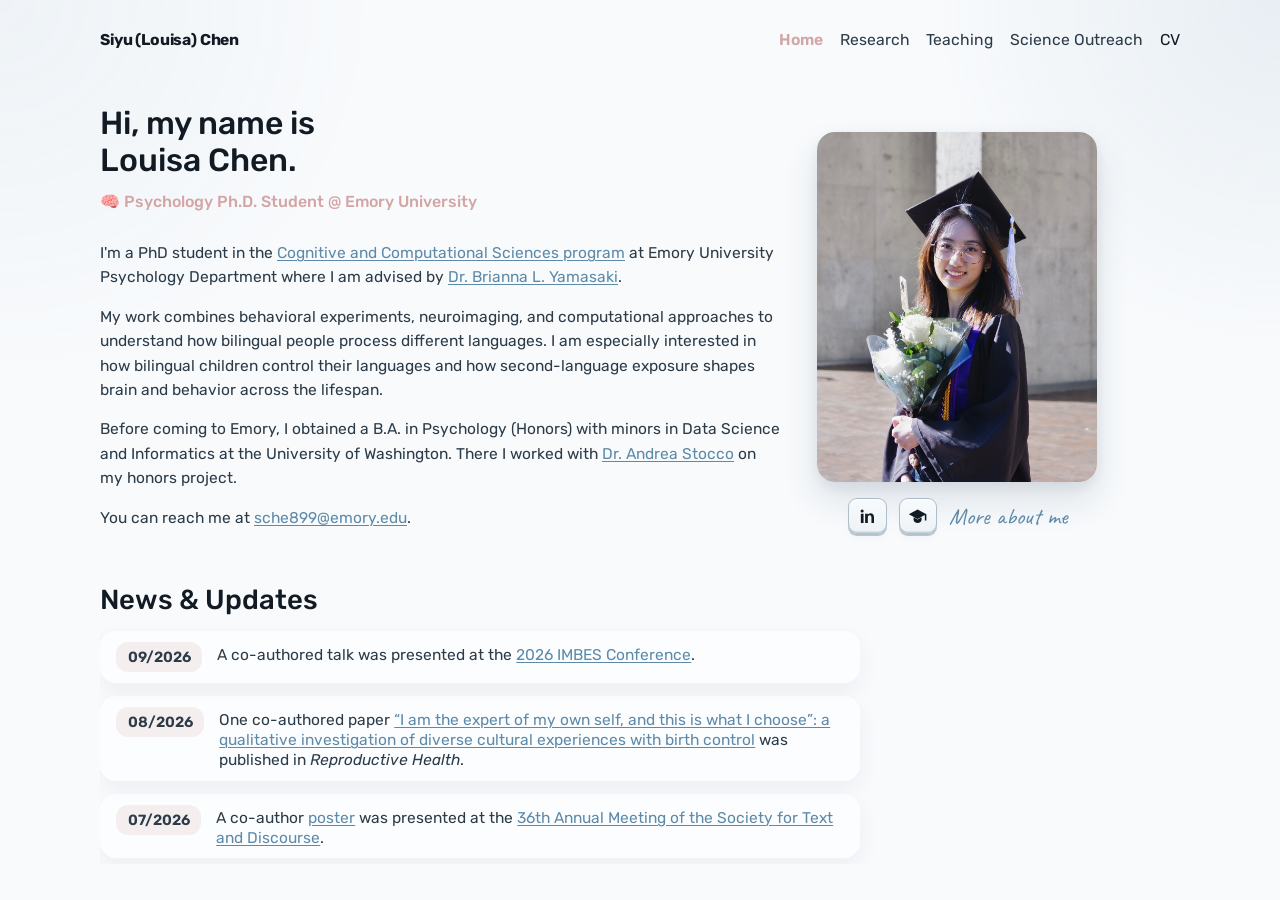
==== commit f8785934: "Refine outreach gallery and navigation styles" ====
--- a/index.html
+++ b/index.html
@@ -590,8 +590,29 @@
               <article class="outreach-card outreach-card-featured">
                 <img class="outreach-photo" src="pics/outreach/Atlanta Science Festival.HEIC.png" alt="Atlanta Science Festival outreach event" />
                 <div class="outreach-copy">
-                  <p class="outreach-meta">2025 &amp; 2026</p>
+                  <p class="outreach-meta">2026</p>
                   <h3>Atlanta Science Festival</h3>
+                </div>
+              </article>
+              <article class="outreach-card">
+                <img class="outreach-photo" src="pics/outreach/IMG_1750 2.HEIC.png" alt="Emory Science Night outreach event" />
+                <div class="outreach-copy">
+                  <p class="outreach-meta">2025</p>
+                  <h3>Emory Science Night</h3>
+                </div>
+              </article>
+              <article class="outreach-card">
+                <img class="outreach-photo" src="pics/outreach/atlanta-science-festival-2025.jpg" alt="2025 Atlanta Science Festival outreach event" />
+                <div class="outreach-copy">
+                  <p class="outreach-meta">2025</p>
+                  <h3>Atlanta Science Festival</h3>
+                </div>
+              </article>
+              <article class="outreach-card">
+                <img class="outreach-photo" src="pics/outreach/Music for mental health.HEIC.png" alt="Music for Mental Health outreach event" />
+                <div class="outreach-copy">
+                  <p class="outreach-meta">2025</p>
+                  <h3>Music for Mental Health</h3>
                 </div>
               </article>
               <article class="outreach-card">
@@ -608,20 +629,6 @@
                   <h3>Atlanta Regional Brain Bee</h3>
                 </div>
               </article>
-              <article class="outreach-card">
-                <img class="outreach-photo" src="pics/outreach/Music for mental health.HEIC.png" alt="Music for Mental Health outreach event" />
-                <div class="outreach-copy">
-                  <p class="outreach-meta">2025</p>
-                  <h3>Music for Mental Health</h3>
-                </div>
-              </article>
-              <article class="outreach-card">
-                <img class="outreach-photo" src="pics/outreach/IMG_1750 2.HEIC.png" alt="Emory Science Night outreach event" />
-                <div class="outreach-copy">
-                  <p class="outreach-meta">2025</p>
-                  <h3>Emory Science Night</h3>
-                </div>
-              </article>
             </div>
           </div>
         </section>
--- a/styles.css
+++ b/styles.css
@@ -176,24 +176,17 @@
   opacity: 1;
 }
 
-.nav-link.active,
 .nav-link.cv-link {
   color: var(--text);
 }
 
 .nav-link.active {
-  font-weight: 500;
+  color: var(--accent);
+  font-weight: 600;
 }
 
 .nav-link.active::after {
-  content: "";
-  position: absolute;
-  left: 0;
-  right: 0;
-  bottom: -0.3rem;
-  height: 0.14rem;
-  border-radius: 999px;
-  background: #d3a5a5;
+  content: none;
 }
 
 .view-frame {
@@ -1274,7 +1267,8 @@
 }
 
 .outreach-shell {
-  max-width: 860px;
+  max-width: none;
+  margin: 0;
   padding-bottom: 2.5rem;
 }
 
@@ -1293,29 +1287,60 @@
 }
 
 .outreach-grid {
-  display: grid;
-  grid-template-columns: repeat(3, minmax(0, 1fr));
+  display: flex;
+  flex-wrap: nowrap;
   gap: 1rem;
-  max-width: 840px;
+  max-width: 980px;
   margin: 0 auto;
+  padding: 0.55rem 0.35rem 1.2rem;
+  overflow-x: auto;
+  overscroll-behavior-inline: contain;
+  scroll-snap-type: x proximity;
+  scrollbar-color: rgba(93, 138, 169, 0.28) transparent;
+  scrollbar-width: thin;
+  -webkit-overflow-scrolling: touch;
+}
+
+.outreach-grid::-webkit-scrollbar {
+  height: 4px;
+}
+
+.outreach-grid::-webkit-scrollbar-track {
+  background: transparent;
+}
+
+.outreach-grid::-webkit-scrollbar-thumb {
+  background: rgba(93, 138, 169, 0.24);
+  border-radius: 999px;
+}
+
+.outreach-grid::-webkit-scrollbar-thumb:hover {
+  background: rgba(93, 138, 169, 0.34);
 }
 
 .outreach-card {
-  border: 1.2px solid rgba(108, 133, 151, 0.5);
-  border-radius: 9px;
-  background:
-    linear-gradient(180deg, rgba(248, 251, 253, 0.99) 0%, rgba(237, 242, 246, 0.99) 100%);
+  --card-rotation: -0.65deg;
+  flex: 0 0 340px;
+  scroll-snap-align: start;
+  border: 1px solid rgba(100, 94, 86, 0.18);
+  border-radius: 2px;
+  background: #fbfaf7;
   overflow: hidden;
-  box-shadow:
-    inset 0 1px 0 rgba(255, 255, 255, 0.82),
-    inset 0 -1.5px 0 rgba(149, 171, 186, 0.42),
-    0 2px 0 rgba(108, 133, 151, 0.44),
-    0 4px 6px rgba(78, 90, 104, 0.035);
-  transition: transform 180ms ease, box-shadow 180ms ease, border-color 180ms ease;
+  box-shadow: none;
+  transform: rotate(var(--card-rotation));
+  transition: transform 220ms ease-out, box-shadow 220ms ease-out, border-color 220ms ease-out;
+}
+
+.outreach-card:nth-child(2n) {
+  --card-rotation: 0.55deg;
+}
+
+.outreach-card:nth-child(3n) {
+  --card-rotation: -0.25deg;
 }
 
 .outreach-copy {
-  padding: 0.72rem 0.8rem 0.82rem;
+  padding: 0.78rem 0.82rem 1rem;
 }
 
 .outreach-card h3 {
@@ -1329,7 +1354,7 @@
 
 .outreach-meta {
   margin: 0;
-  color: #bb8b95;
+  color: rgba(93, 138, 169, 0.85);
   font-size: 0.78rem;
   font-weight: 600;
   letter-spacing: 0.04em;
@@ -1351,16 +1376,12 @@
 }
 
 .outreach-card:hover {
-  transform: translateY(-1px);
-  box-shadow:
-    inset 0 1px 0 rgba(255, 255, 255, 0.92),
-    inset 0 -1.5px 0 rgba(149, 171, 186, 0.48),
-    0 3px 0 rgba(98, 126, 147, 0.5),
-    0 5px 7px rgba(78, 90, 104, 0.04);
+  transform: translateY(-3px) rotate(var(--card-rotation)) scale(1.008);
+  box-shadow: none;
 }
 
 .outreach-card:hover .outreach-photo {
-  transform: scale(1.012);
+  transform: scale(1.006);
 }
 
 .subpanel {
@@ -1566,8 +1587,7 @@
   }
 
   .outreach-grid {
-    grid-template-columns: 1fr;
-    max-width: 360px;
+    max-width: 100%;
   }
 
   .journal-gallery {
@@ -1697,7 +1717,12 @@
   .site-nav .nav-link.cv-link.active {
     border: 0;
     border-radius: 0;
-    padding: 0;
+    padding: 0.34rem 0.58rem;
+  }
+
+  .site-nav .nav-link.active {
+    color: var(--accent);
+    font-weight: 600;
   }
 
   .view-panel {
@@ -1719,6 +1744,11 @@
     margin-right: auto;
   }
 
+  .outreach-shell {
+    margin-left: 0;
+    margin-right: 0;
+  }
+
   .hero {
     display: flex;
     flex-direction: column;
@@ -1972,6 +2002,10 @@
     gap: 0.85rem;
   }
 
+  .outreach-card {
+    flex-basis: min(88vw, 340px);
+  }
+
   .outreach-copy {
     padding: 0.68rem 0.75rem 0.78rem;
   }
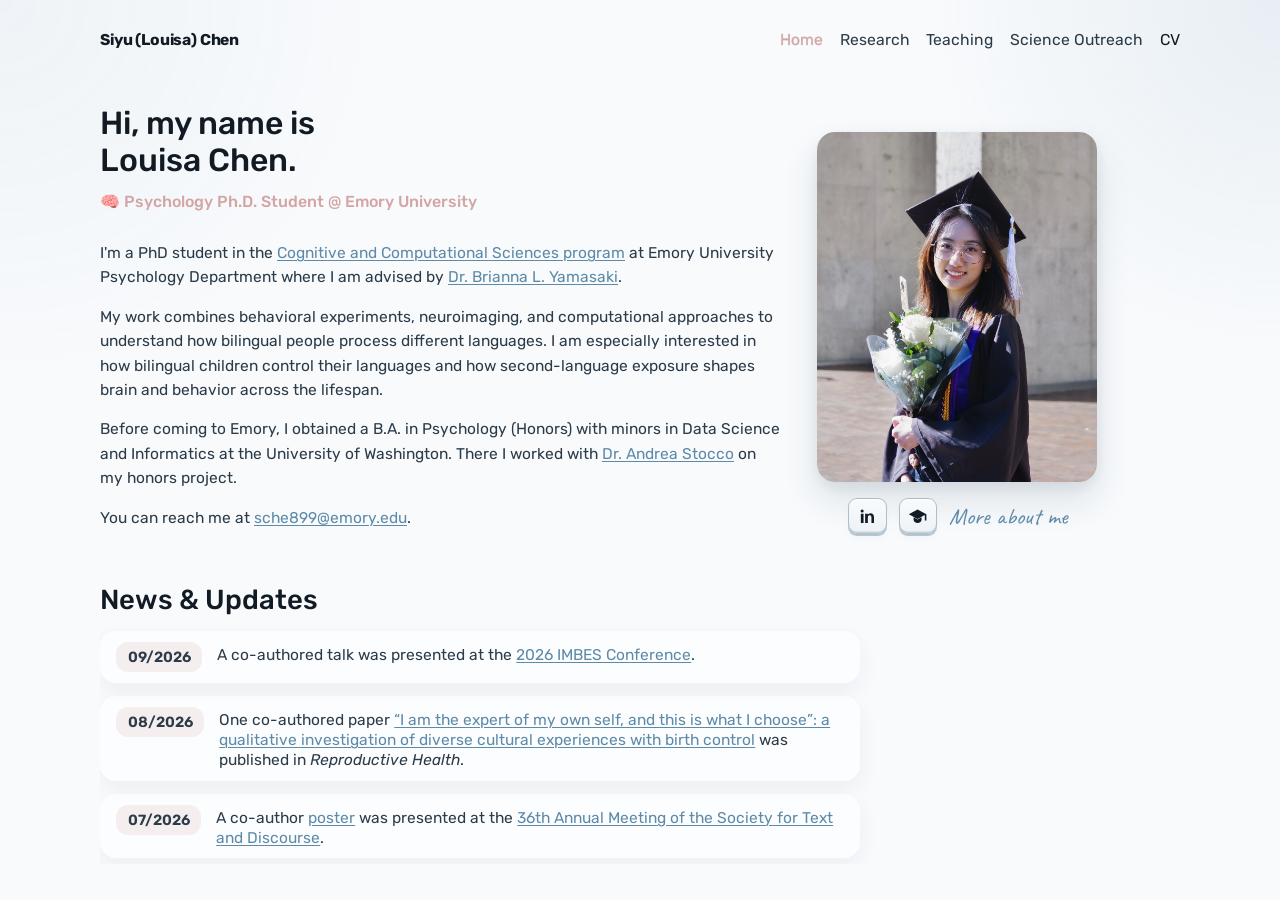
==== commit 2333dc03: "Rename publication section" ====
--- a/index.html
+++ b/index.html
@@ -205,7 +205,7 @@
 
         <section class="view-panel" data-panel="research">
           <div class="section-heading">
-            <h2>Publication</h2>
+            <h2>Publications</h2>
           </div>
 
           <div class="subpanel active" data-subpanel="publications">
--- a/styles.css
+++ b/styles.css
@@ -182,7 +182,8 @@
 
 .nav-link.active {
   color: var(--accent);
-  font-weight: 600;
+  font-weight: 400;
+  -webkit-text-stroke: 0.35px currentColor;
 }
 
 .nav-link.active::after {
@@ -1722,7 +1723,7 @@
 
   .site-nav .nav-link.active {
     color: var(--accent);
-    font-weight: 600;
+    font-weight: 400;
   }
 
   .view-panel {
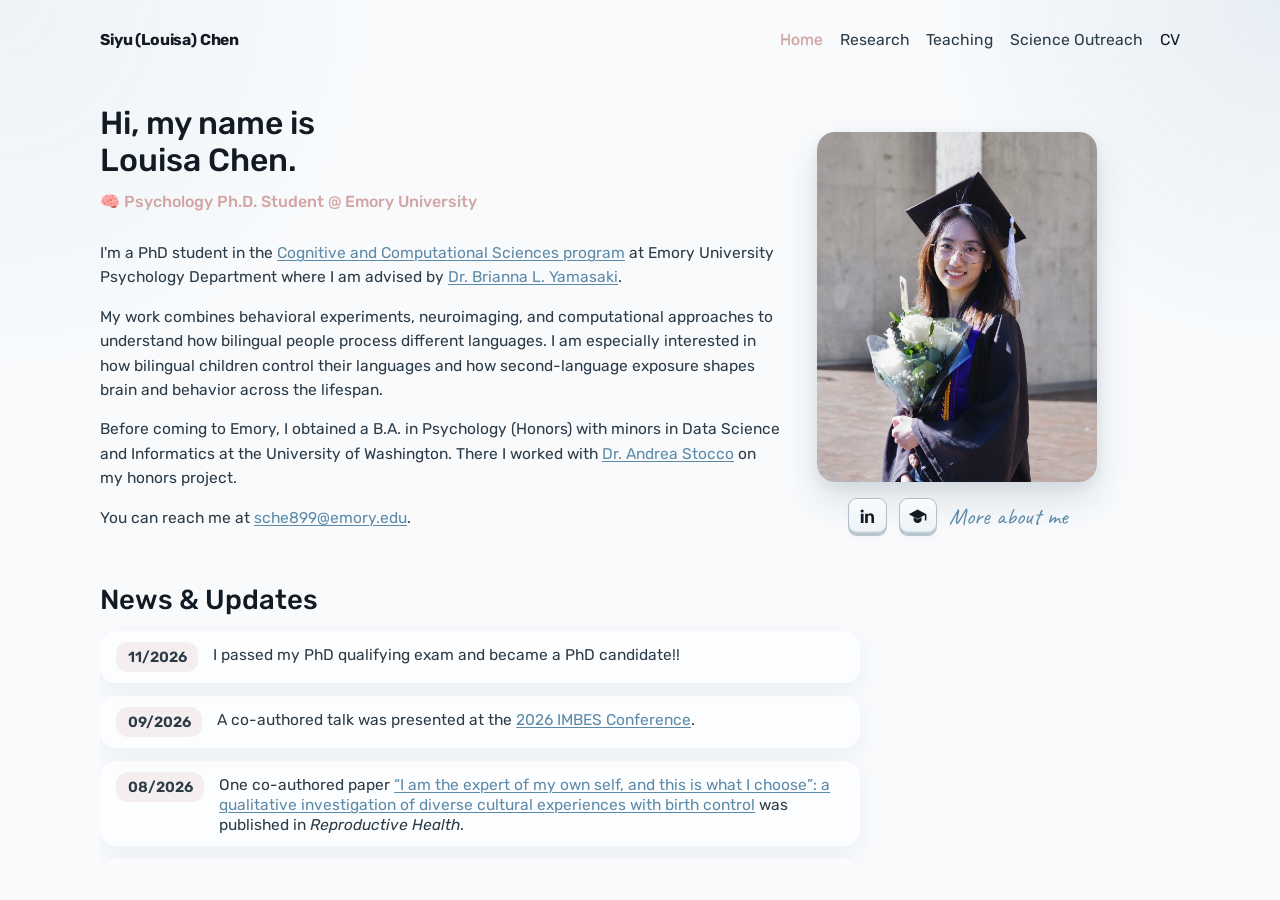
==== commit 7ca30eeb: "Add SEO metadata and sitemap" ====
--- a/index.html
+++ b/index.html
@@ -8,6 +8,8 @@
       name="description"
       content="Personal website for Siyu (Louisa) Chen, a Ph.D. student in cognitive and computational psychology at Emory University."
     />
+    <meta name="robots" content="index, follow" />
+    <link rel="canonical" href="https://louisa-chen-2002.github.io/" />
     <link rel="icon" type="image/png" href="pics/site-icon.png?v=20261006" />
     <link rel="apple-touch-icon" href="pics/site-icon.png?v=20261006" />
     <link rel="preconnect" href="https://fonts.googleapis.com" />
@@ -126,6 +128,12 @@
             </div>
             <div class="news-list" id="news-list" aria-label="News items">
               <p class="news-item">
+                <span class="news-date-chip">11/2026</span>
+                <span class="news-item-text">
+                  I passed my PhD qualifying exam and became a PhD candidate!!
+                </span>
+              </p>
+              <p class="news-item">
                 <span class="news-date-chip">09/2026</span>
                 <span class="news-item-text">
                   A co-authored talk was presented at the
@@ -162,7 +170,7 @@
                   <a href="https://www.psychonomic.org/">Psychonomic Society</a>.
                 </span>
               </p>
-              <p class="news-item">
+              <p class="news-item" data-news-extra hidden>
                 <span class="news-date-chip">08/2025</span>
                 <span>
                   I presented my <a href="files/CogSci Poster.pdf" target="_blank" rel="noopener noreferrer">research</a> at the 47th Annual Meeting of the
